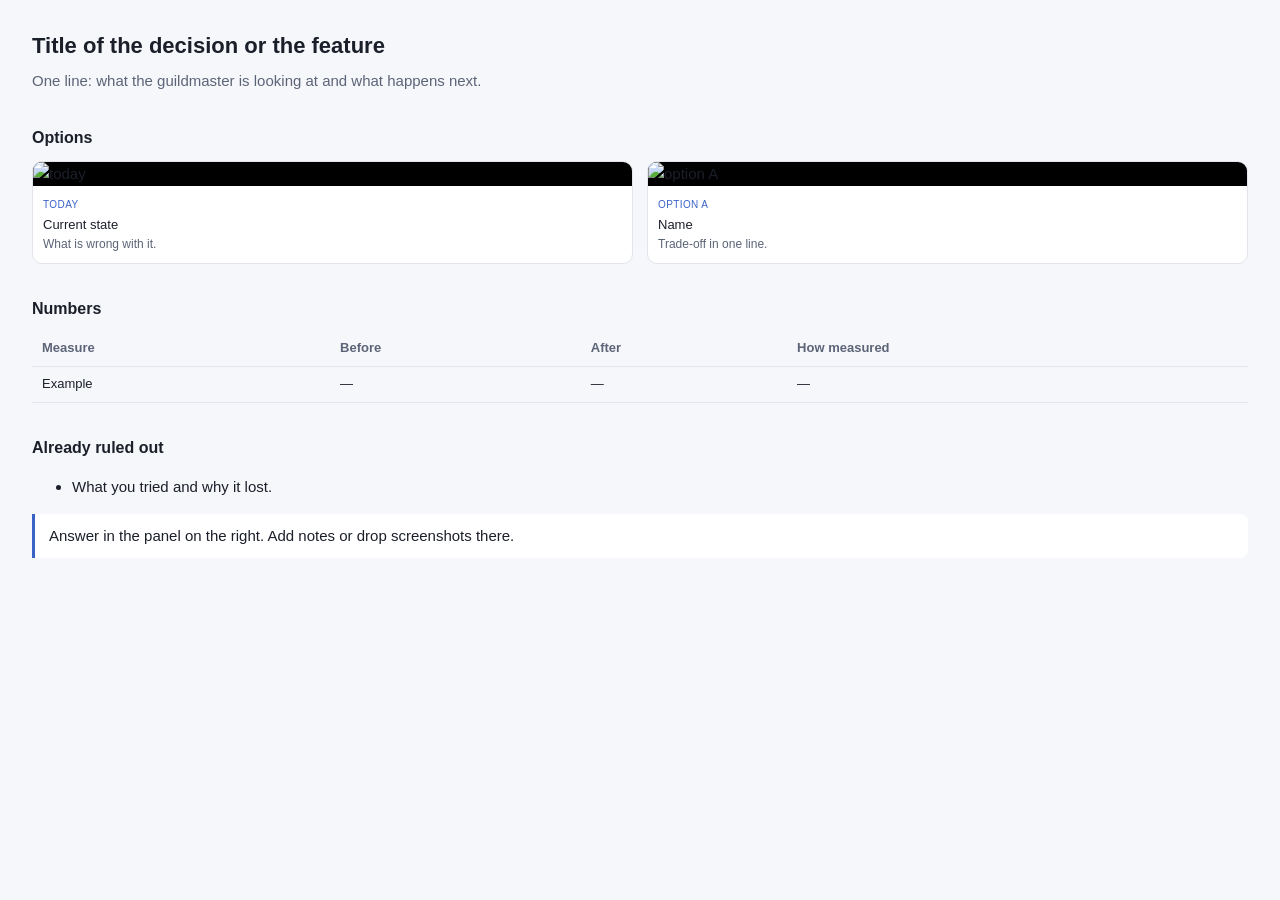
==== web/board-template.html @ f5c811c1 "feat: war table - local decision boards and wrap-up reports - wartable.py: local 127.0.0.1 server, o" ====
<!doctype html>
<html lang="en">
<head>
<meta charset="utf-8">
<meta name="viewport" content="width=device-width, initial-scale=1">
<title>Board</title>
<style>
  /* Starter for a war table page. Copy it, keep the tokens, replace the content.
     Rules: one file, relative image paths, no CDNs, works in a 900px frame. */
  :root { color-scheme: dark light;
    --bg: #0f1117; --card: #161922; --line: #242835; --text: #e6e8ef; --dim: #9aa3b8;
    --accent: #7aa2f7; --ok: #7dcfa0; --bad: #f7768e; }
  @media (prefers-color-scheme: light) {
    :root { --bg: #f6f7fa; --card: #fff; --line: #e2e5ec; --text: #1b1f2a; --dim: #5c6478; --accent: #3a63c8; }
  }
  * { box-sizing: border-box; }
  body { margin: 0; padding: 28px 32px 56px; background: var(--bg); color: var(--text);
         font: 15px/1.6 ui-sans-serif, -apple-system, "Segoe UI", Roboto, sans-serif; }
  h1 { font-size: 22px; margin: 0 0 6px; }
  h2 { font-size: 16px; margin: 32px 0 10px; }
  p.lead { color: var(--dim); margin: 0 0 24px; }
  .grid { display: grid; gap: 14px; grid-template-columns: repeat(auto-fit, minmax(220px, 1fr)); }
  figure { margin: 0; background: var(--card); border: 1px solid var(--line); border-radius: 10px; overflow: hidden; }
  figure img { width: 100%; display: block; background: #000; }
  figcaption { padding: 8px 10px; font-size: 13px; }
  figcaption .why { color: var(--dim); font-size: 12px; }
  .tag { font-size: 10px; letter-spacing: .04em; text-transform: uppercase; color: var(--accent); }
  table { border-collapse: collapse; width: 100%; font-size: 13px; }
  th, td { text-align: left; padding: 7px 10px; border-bottom: 1px solid var(--line); vertical-align: top; }
  th { color: var(--dim); font-weight: 600; }
  .pass { color: var(--ok); } .fail { color: var(--bad); }
  code { font-family: ui-monospace, SFMono-Regular, Menlo, monospace; font-size: 12.5px; }
  .note { border-left: 3px solid var(--accent); background: var(--card); padding: 10px 14px; border-radius: 0 8px 8px 0; }
</style>
</head>
<body>

<h1>Title of the decision or the feature</h1>
<p class="lead">One line: what the guildmaster is looking at and what happens next.</p>

<h2>Options</h2>
<div class="grid">
  <figure>
    <img src="shots/today.png" alt="today">
    <figcaption><span class="tag">today</span><div>Current state</div><div class="why">What is wrong with it.</div></figcaption>
  </figure>
  <figure>
    <img src="shots/a.png" alt="option A">
    <figcaption><span class="tag">option a</span><div>Name</div><div class="why">Trade-off in one line.</div></figcaption>
  </figure>
</div>

<h2>Numbers</h2>
<table>
  <tr><th>Measure</th><th>Before</th><th>After</th><th>How measured</th></tr>
  <tr><td>Example</td><td>—</td><td>—</td><td>—</td></tr>
</table>

<h2>Already ruled out</h2>
<ul><li>What you tried and why it lost.</li></ul>

<div class="note">Answer in the panel on the right. Add notes or drop screenshots there.</div>

</body>
</html>
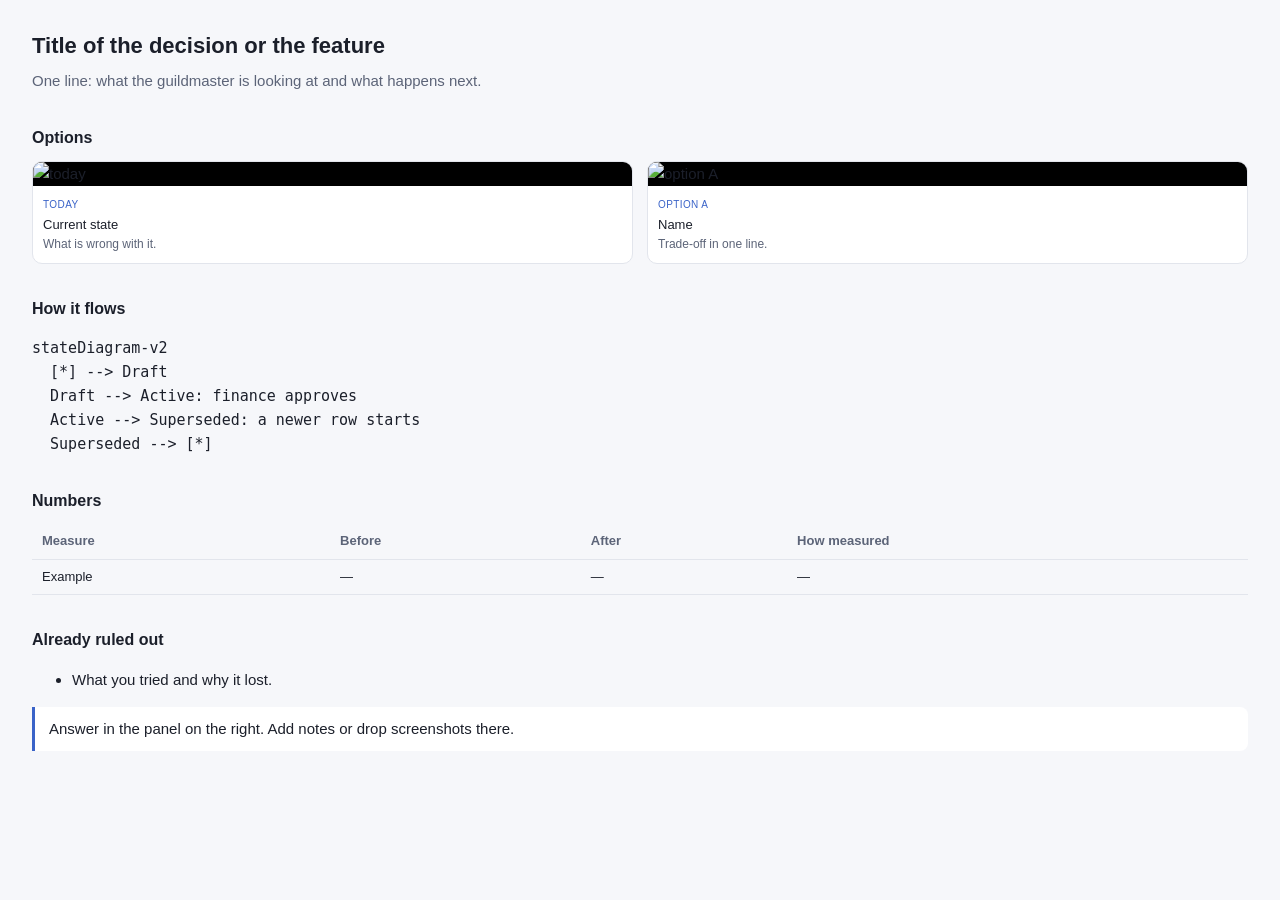
==== commit dc4b55b1: "feat: a visual kit for the war table, and acceptance as checks (EDD) Visual kit - Mermaid 11.17.2 (M" ====
--- a/web/board-template.html
+++ b/web/board-template.html
@@ -50,6 +50,17 @@
   </figure>
 </div>
 
+<h2>How it flows</h2>
+<!-- Diagrams: write Mermaid inside a pre.mermaid block. It renders offline from the
+     war table itself. Use it for state machines, flows, sequences, anything with arrows. -->
+<pre class="mermaid">
+stateDiagram-v2
+  [*] --> Draft
+  Draft --> Active: finance approves
+  Active --> Superseded: a newer row starts
+  Superseded --> [*]
+</pre>
+
 <h2>Numbers</h2>
 <table>
   <tr><th>Measure</th><th>Before</th><th>After</th><th>How measured</th></tr>
@@ -61,5 +72,12 @@
 
 <div class="note">Answer in the panel on the right. Add notes or drop screenshots there.</div>
 
+<script src="/vendor/mermaid.min.js"></script>
+<script>
+  if (window.mermaid) {
+    const dark = matchMedia("(prefers-color-scheme: dark)").matches;
+    mermaid.initialize({ startOnLoad: true, theme: dark ? "dark" : "neutral", securityLevel: "strict" });
+  }
+</script>
 </body>
 </html>
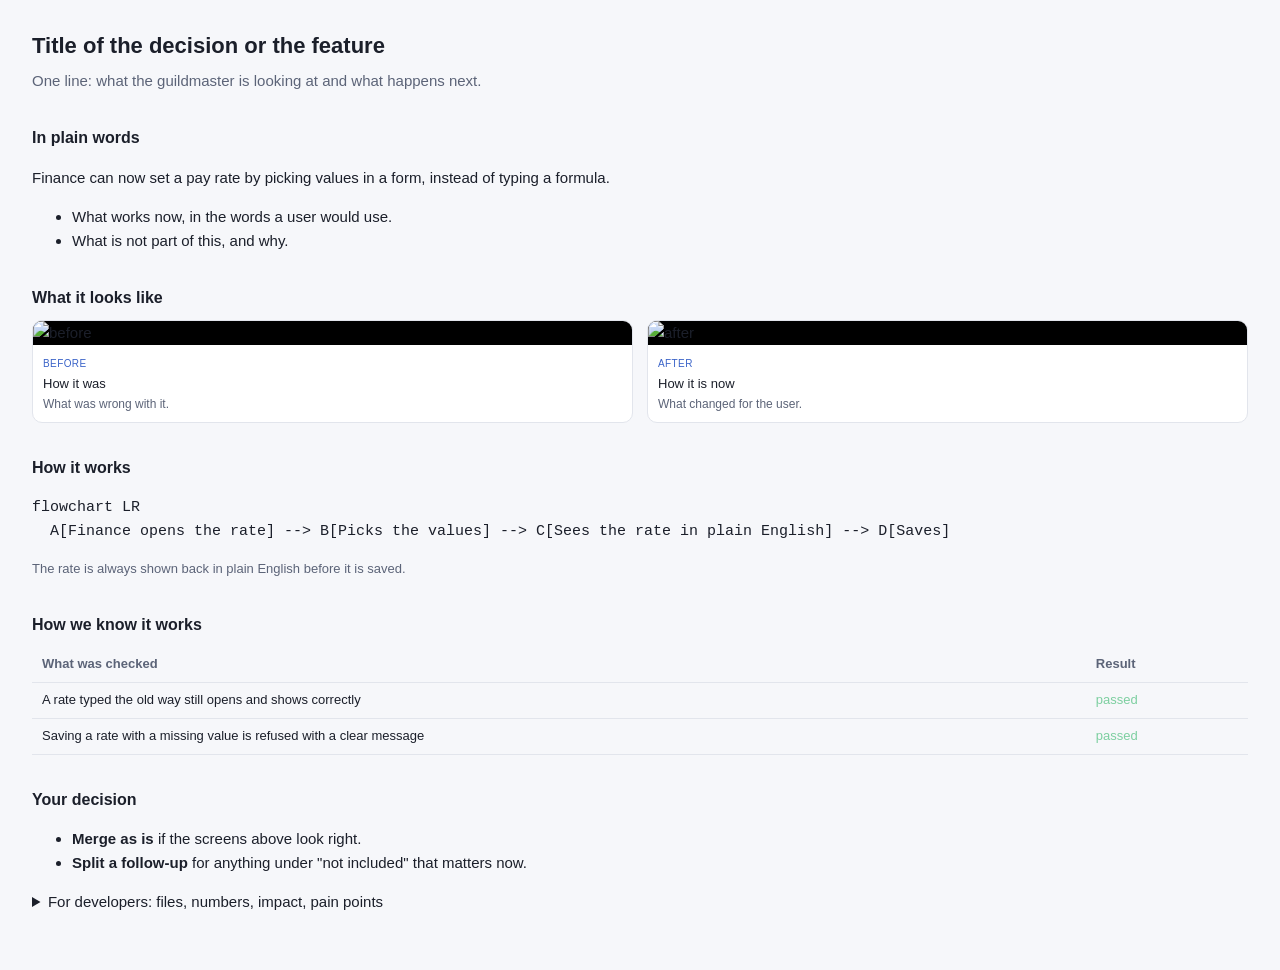
==== commit 359ac88d: "Reports: an At a glance strip on every quest page, plain words first" ====
--- a/web/board-template.html
+++ b/web/board-template.html
@@ -31,46 +31,91 @@
   .pass { color: var(--ok); } .fail { color: var(--bad); }
   code { font-family: ui-monospace, SFMono-Regular, Menlo, monospace; font-size: 12.5px; }
   .note { border-left: 3px solid var(--accent); background: var(--card); padding: 10px 14px; border-radius: 0 8px 8px 0; }
+  .caption { color: var(--dim); font-size: 13px; margin-top: 6px; }
 </style>
 </head>
 <body>
 
+<!-- The war table puts an "At a glance" strip above this page on its own: where the quest
+     stands, cost, time, checks, trial, PR and grade. Do not repeat those numbers here.
+     Write the top half for someone who does not read code. Developer detail goes in the
+     "For developers" block at the end. -->
+
 <h1>Title of the decision or the feature</h1>
 <p class="lead">One line: what the guildmaster is looking at and what happens next.</p>
 
-<h2>Options</h2>
+<h2>In plain words</h2>
+<!-- Two to four short sentences a product person can read: what people can do now that they
+     could not before, who it is for, and what is NOT included. No file names, no code words. -->
+<p>Finance can now set a pay rate by picking values in a form, instead of typing a formula.</p>
+<ul class="plain">
+  <li class="yes">What works now, in the words a user would use.</li>
+  <li class="no">What is not part of this, and why.</li>
+</ul>
+
+<h2>What it looks like</h2>
+<!-- Real screenshots, same size, before on the left. For a decision: "today" plus each option. -->
 <div class="grid">
   <figure>
-    <img src="shots/today.png" alt="today">
-    <figcaption><span class="tag">today</span><div>Current state</div><div class="why">What is wrong with it.</div></figcaption>
+    <img src="shots/before.png" alt="before">
+    <figcaption><span class="tag">before</span><div>How it was</div><div class="why">What was wrong with it.</div></figcaption>
   </figure>
   <figure>
-    <img src="shots/a.png" alt="option A">
-    <figcaption><span class="tag">option a</span><div>Name</div><div class="why">Trade-off in one line.</div></figcaption>
+    <img src="shots/after.png" alt="after">
+    <figcaption><span class="tag">after</span><div>How it is now</div><div class="why">What changed for the user.</div></figcaption>
   </figure>
 </div>
 
-<h2>How it flows</h2>
-<!-- Diagrams: write Mermaid inside a pre.mermaid block. It renders offline from the
-     war table itself. Use it for state machines, flows, sequences, anything with arrows. -->
+<h2>How it works</h2>
+<!-- One picture beats a paragraph: a flow, a state machine, who calls whom. Say in one line
+     under it what the reader should notice. Mermaid renders offline. -->
 <pre class="mermaid">
-stateDiagram-v2
-  [*] --> Draft
-  Draft --> Active: finance approves
-  Active --> Superseded: a newer row starts
-  Superseded --> [*]
+flowchart LR
+  A[Finance opens the rate] --> B[Picks the values] --> C[Sees the rate in plain English] --> D[Saves]
 </pre>
+<p class="caption">The rate is always shown back in plain English before it is saved.</p>
 
-<h2>Numbers</h2>
-<table>
-  <tr><th>Measure</th><th>Before</th><th>After</th><th>How measured</th></tr>
-  <tr><td>Example</td><td>—</td><td>—</td><td>—</td></tr>
+<h2>How we know it works</h2>
+<!-- Each proof in plain words, with its result. Say what was checked, not the command. -->
+<table class="proof">
+  <tr><th>What was checked</th><th>Result</th></tr>
+  <tr><td>A rate typed the old way still opens and shows correctly</td><td class="pass">passed</td></tr>
+  <tr><td>Saving a rate with a missing value is refused with a clear message</td><td class="pass">passed</td></tr>
 </table>
 
-<h2>Already ruled out</h2>
-<ul><li>What you tried and why it lost.</li></ul>
+<h2>Your decision</h2>
+<!-- What the guildmaster still owns, and what happens after each answer. For a decision board,
+     the options with your recommendation. For a wrap-up: merge, change, or split a follow-up. -->
+<ul>
+  <li><b>Merge as is</b> if the screens above look right.</li>
+  <li><b>Split a follow-up</b> for anything under "not included" that matters now.</li>
+</ul>
 
-<div class="note">Answer in the panel on the right. Add notes or drop screenshots there.</div>
+<details class="dev">
+  <summary>For developers: files, numbers, impact, pain points</summary>
+
+  <h3>What changed in the code</h3>
+  <table>
+    <tr><th>File</th><th>What</th></tr>
+    <tr><td><code>path/to/file.ts</code></td><td>One line each.</td></tr>
+  </table>
+
+  <h3>Numbers</h3>
+  <table>
+    <tr><th>Measure</th><th>Before</th><th>After</th><th>How measured</th></tr>
+    <tr><td>Example</td><td>-</td><td>-</td><td>-</td></tr>
+  </table>
+
+  <!-- Backend wrap-up: `guild impact --into <this page> --rules rules.json` draws the data model,
+       impact and business rule changes here. -->
+  <!--GUILD-IMPACT-->
+
+  <h3>Pain points and choices made alone</h3>
+  <ul><li>What fought back, and each design choice you made with its reason.</li></ul>
+
+  <h3>Already ruled out</h3>
+  <ul><li>What you tried and why it lost.</li></ul>
+</details>
 
 <script src="/vendor/mermaid.min.js"></script>
 <script>
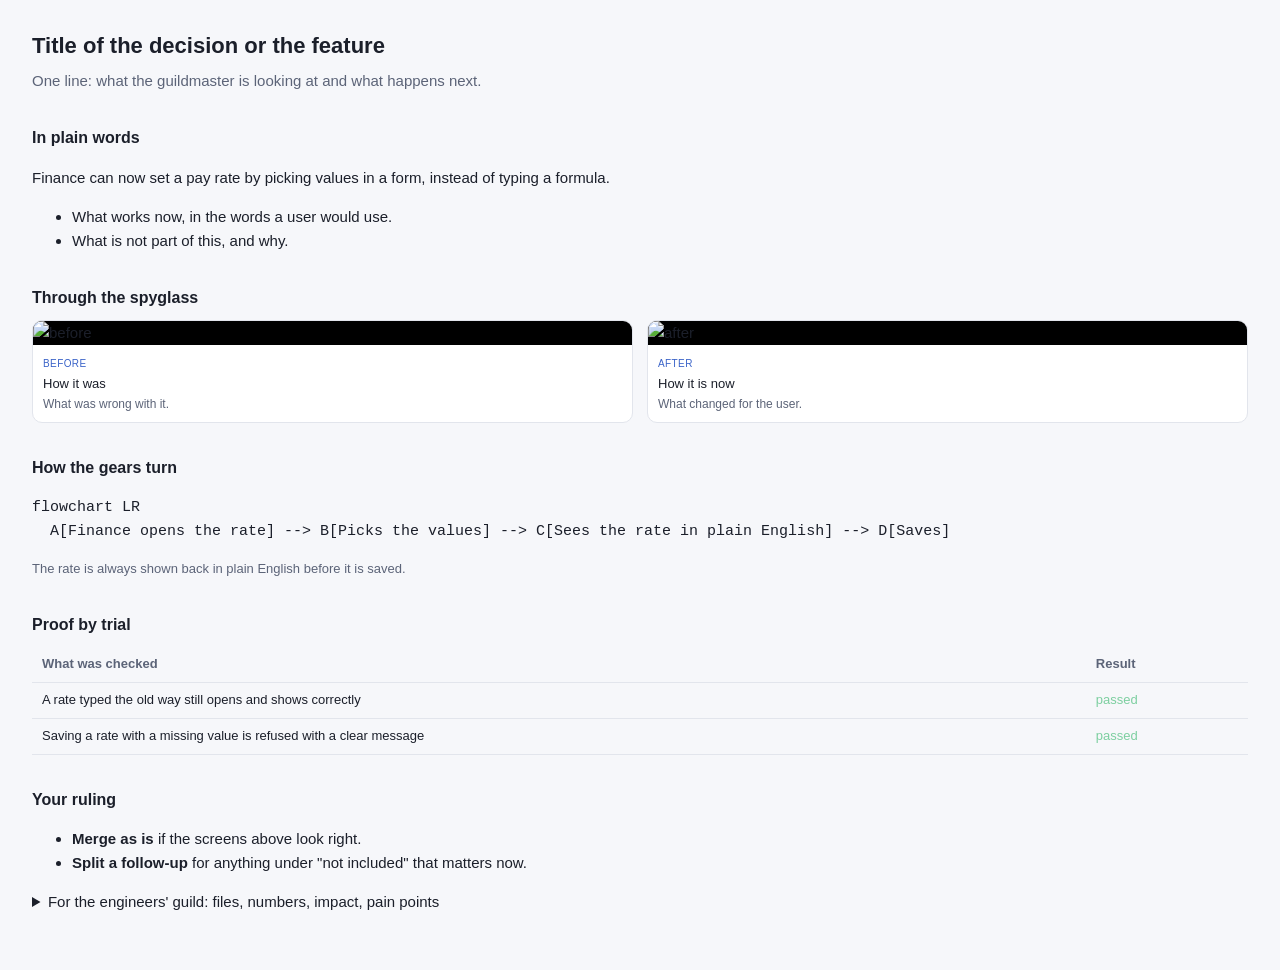
==== commit d9349ae8: "The guild hall speaks: classes, creatures and places on every page Nando asked for a workspace that " ====
--- a/web/board-template.html
+++ b/web/board-template.html
@@ -53,7 +53,8 @@
   <li class="no">What is not part of this, and why.</li>
 </ul>
 
-<h2>What it looks like</h2>
+<h2>Through the spyglass</h2>
+<!-- "What it looks like": the screens. -->
 <!-- Real screenshots, same size, before on the left. For a decision: "today" plus each option. -->
 <div class="grid">
   <figure>
@@ -66,7 +67,8 @@
   </figure>
 </div>
 
-<h2>How it works</h2>
+<h2>How the gears turn</h2>
+<!-- "How it works". -->
 <!-- One picture beats a paragraph: a flow, a state machine, who calls whom. Say in one line
      under it what the reader should notice. Mermaid renders offline. -->
 <pre class="mermaid">
@@ -75,7 +77,8 @@
 </pre>
 <p class="caption">The rate is always shown back in plain English before it is saved.</p>
 
-<h2>How we know it works</h2>
+<h2>Proof by trial</h2>
+<!-- "How we know it works". -->
 <!-- Each proof in plain words, with its result. Say what was checked, not the command. -->
 <table class="proof">
   <tr><th>What was checked</th><th>Result</th></tr>
@@ -83,7 +86,8 @@
   <tr><td>Saving a rate with a missing value is refused with a clear message</td><td class="pass">passed</td></tr>
 </table>
 
-<h2>Your decision</h2>
+<h2>Your ruling</h2>
+<!-- "Your decision". -->
 <!-- What the guildmaster still owns, and what happens after each answer. For a decision board,
      the options with your recommendation. For a wrap-up: merge, change, or split a follow-up. -->
 <ul>
@@ -92,7 +96,7 @@
 </ul>
 
 <details class="dev">
-  <summary>For developers: files, numbers, impact, pain points</summary>
+  <summary>For the engineers' guild: files, numbers, impact, pain points</summary>
 
   <h3>What changed in the code</h3>
   <table>
@@ -110,8 +114,8 @@
        impact and business rule changes here. -->
   <!--GUILD-IMPACT-->
 
-  <h3>Pain points and choices made alone</h3>
-  <ul><li>What fought back, and each design choice you made with its reason.</li></ul>
+  <h3>Monsters met, and choices made alone</h3>
+  <ul><li>What fought back (the orc in the build, the troll at the gate), and each design choice you made with its reason.</li></ul>
 
   <h3>Already ruled out</h3>
   <ul><li>What you tried and why it lost.</li></ul>
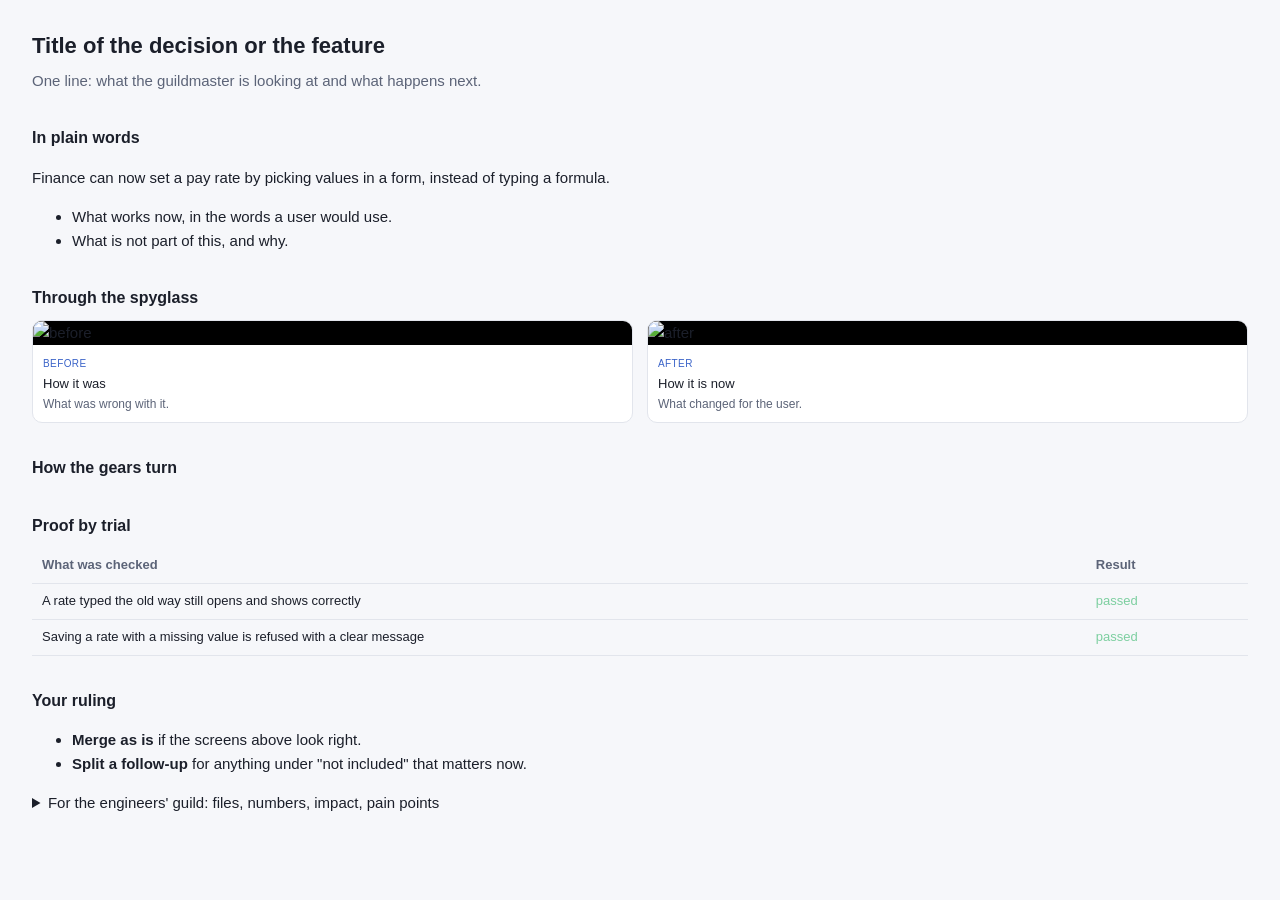
==== commit 74c0bef1: "guild draw: pictures with their scenes (where it fires, who, scenario, what they see, where in code)" ====
--- a/web/board-template.html
+++ b/web/board-template.html
@@ -69,13 +69,11 @@
 
 <h2>How the gears turn</h2>
 <!-- "How it works". -->
-<!-- One picture beats a paragraph: a flow, a state machine, who calls whom. Say in one line
-     under it what the reader should notice. Mermaid renders offline. -->
-<pre class="mermaid">
-flowchart LR
-  A[Finance opens the rate] --> B[Picks the values] --> C[Sees the rate in plain English] --> D[Saves]
-</pre>
-<p class="caption">The rate is always shown back in plain English before it is saved.</p>
+<!-- One picture beats a paragraph. Guild draws it: write a spec (guild draw --example) with the moves
+     or rules, and for each one its scene (trigger: the screen or endpoint; who; scenario; result: what
+     they see; where: Class.method), then `guild draw spec.json --into <this page>`. The figure lands
+     on the marker below. Mermaid is still fine for a sequence between services. -->
+<!--GUILD-DRAW-->
 
 <h2>Proof by trial</h2>
 <!-- "How we know it works". -->
